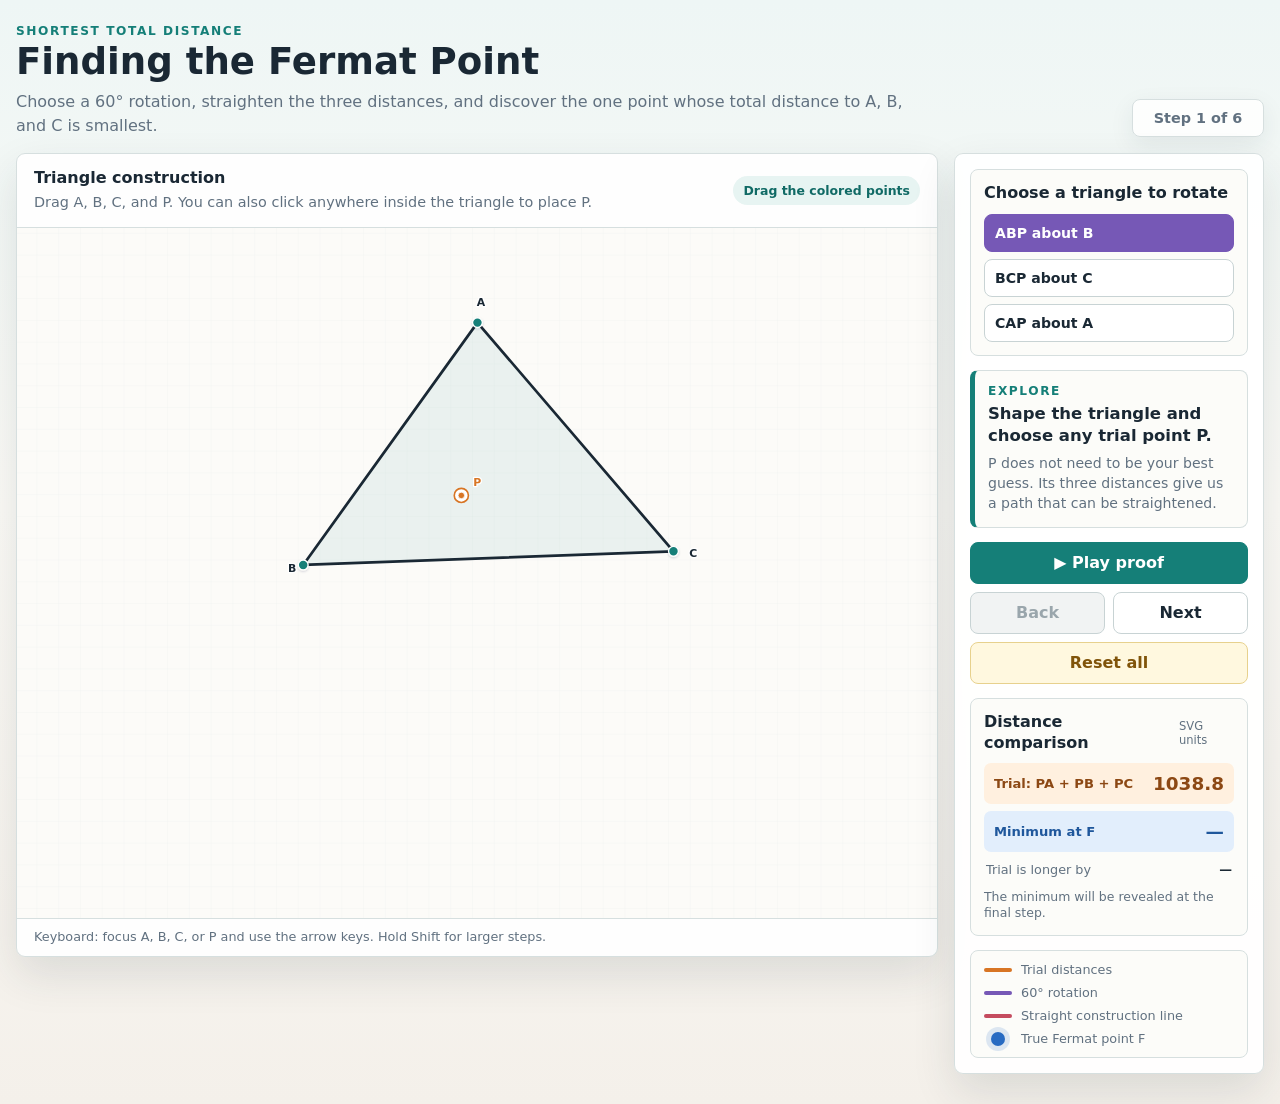
==== fermat-point/index.html @ caaf6dba "Add files via upload" ====
<!doctype html>
<html lang="en">
<head>
  <meta charset="utf-8">
  <meta name="viewport" content="width=device-width, initial-scale=1">
  <meta name="color-scheme" content="light">
  <title>Finding the Fermat Point</title>
  <link rel="stylesheet" href="styles.css">
</head>
<body>
  <main>
    <header class="topbar">
      <div>
        <p class="eyebrow">Shortest total distance</p>
        <h1>Finding the Fermat Point</h1>
        <p class="subtitle">Choose a 60° rotation, straighten the three distances, and discover the one point whose total distance to A, B, and C is smallest.</p>
      </div>
      <div class="step-badge" id="stepBadge" aria-live="polite">Step 1 of 6</div>
    </header>

    <section class="workspace" aria-label="Interactive Fermat point lesson">
      <section class="diagram-card" aria-label="Fermat point construction">
        <div class="diagram-heading">
          <div>
            <h2>Triangle construction</h2>
            <p>Drag A, B, C, and P. You can also click anywhere inside the triangle to place P.</p>
          </div>
          <span class="drag-hint">Drag the colored points</span>
        </div>

        <svg id="diagram" viewBox="0 0 1200 720" role="img" aria-labelledby="diagramTitle diagramDesc">
          <title id="diagramTitle">Interactive construction of the Fermat point</title>
          <desc id="diagramDesc">A draggable triangle and trial point demonstrate the sixty-degree rotation proof for the point with minimum total distance to the three vertices.</desc>
          <defs>
            <pattern id="grid" width="40" height="40" patternUnits="userSpaceOnUse">
              <path d="M 40 0 L 0 0 0 40" class="grid-line" fill="none"></path>
            </pattern>
            <filter id="pointShadow" x="-80%" y="-80%" width="260%" height="260%">
              <feDropShadow dx="0" dy="2" stdDeviation="2" flood-color="#173047" flood-opacity="0.18"></feDropShadow>
            </filter>
            <marker id="lineArrow" markerWidth="9" markerHeight="9" refX="7" refY="4.5" orient="auto">
              <path d="M 0 0 L 9 4.5 L 0 9 z" class="line-arrow"></path>
            </marker>
          </defs>

          <rect id="diagramBackground" class="diagram-background" x="-2000" y="-2000" width="5200" height="4700"></rect>
          <rect id="gridBackground" class="grid-background" x="-2000" y="-2000" width="5200" height="4700"></rect>

          <g id="triangleLayer" aria-hidden="true">
            <polygon id="triangleFill" class="triangle-fill"></polygon>
            <path id="triangleOutline" class="triangle-outline"></path>
          </g>

          <g id="trialLayer" class="visual-layer" aria-hidden="true">
            <path id="trialPath" class="trial-path"></path>
            <text id="trialFormula" class="formula-label">PA + PB + PC</text>
          </g>

          <g id="rotationLayer" class="visual-layer" aria-hidden="true">
            <path id="rotationSweep" class="rotation-sweep"></path>
            <polygon id="rotatingTriangle" class="rotating-triangle"></polygon>
            <path id="rotatingEdges" class="rotating-edges"></path>
            <path id="angleArc" class="angle-arc" marker-end="url(#lineArrow)"></path>
            <text id="angleLabel" class="angle-label">60°</text>
            <circle id="rotatedMovingDot" class="rotated-moving-dot" r="7"></circle>
            <circle id="rotatedPointDot" class="rotated-point-dot" r="7"></circle>
            <text id="rotatedMovingLabel" class="point-label prime-label"></text>
            <text id="rotatedPointLabel" class="point-label prime-label">P′</text>
          </g>

          <g id="equalityLayer" class="visual-layer" aria-hidden="true">
            <path id="straightenedTrialPath" class="straightened-trial-path"></path>
            <g id="equalitySegments"></g>
            <g id="equalityTicks"></g>
            <g id="equalityLabels"></g>
          </g>

          <g id="selectedLineLayer" class="visual-layer" aria-hidden="true">
            <line id="selectedConstructionLine" class="selected-construction-line"></line>
            <text id="selectedLineLabel" class="line-label"></text>
          </g>

          <g id="allLinesLayer" class="visual-layer" aria-hidden="true">
            <g id="allConstructionLines"></g>
            <path id="optimalStraightPath" class="optimal-straight-path"></path>
            <circle id="fermatHalo" class="fermat-halo" r="18"></circle>
            <circle id="fermatDot" class="fermat-dot" r="7"></circle>
            <text id="fermatLabel" class="point-label fermat-label">F</text>
            <g id="fermatAngleMarks"></g>
          </g>

          <g id="wideAngleLayer" class="visual-layer" aria-hidden="true">
            <path id="wideAngleArc" class="wide-angle-arc"></path>
            <text id="wideAngleLabel" class="wide-angle-label"></text>
            <circle id="vertexFermatHalo" class="fermat-halo" r="20"></circle>
            <text id="vertexFermatLabel" class="point-label fermat-label"></text>
          </g>

          <g id="handleLayer">
            <g class="drag-point vertex-handle" data-point="A" tabindex="0" role="button" aria-label="Vertex A. Use arrow keys to move.">
              <circle class="point-hit" r="28"></circle>
              <circle class="vertex-dot" r="9"></circle>
              <text class="point-label vertex-label">A</text>
            </g>
            <g class="drag-point vertex-handle" data-point="B" tabindex="0" role="button" aria-label="Vertex B. Use arrow keys to move.">
              <circle class="point-hit" r="28"></circle>
              <circle class="vertex-dot" r="9"></circle>
              <text class="point-label vertex-label">B</text>
            </g>
            <g class="drag-point vertex-handle" data-point="C" tabindex="0" role="button" aria-label="Vertex C. Use arrow keys to move.">
              <circle class="point-hit" r="28"></circle>
              <circle class="vertex-dot" r="9"></circle>
              <text class="point-label vertex-label">C</text>
            </g>
            <g id="trialPointHandle" class="drag-point trial-handle" data-point="P" tabindex="0" role="button" aria-label="Trial point P. Use arrow keys to move.">
              <circle class="point-hit" r="29"></circle>
              <circle class="trial-ring" r="13"></circle>
              <circle class="trial-dot" r="6"></circle>
              <text class="point-label trial-label">P</text>
            </g>
          </g>
        </svg>
        <p class="keyboard-note">Keyboard: focus A, B, C, or P and use the arrow keys. Hold Shift for larger steps.</p>
      </section>

      <aside class="controls" aria-label="Construction controls and measurements">
        <section class="control-section proof-choice">
          <h2>Choose a triangle to rotate</h2>
          <div class="segmented-control" role="radiogroup" aria-label="Triangle to rotate">
            <button type="button" class="rotation-choice is-selected" data-rotation="AB" role="radio" aria-checked="true">ABP about B</button>
            <button type="button" class="rotation-choice" data-rotation="BC" role="radio" aria-checked="false">BCP about C</button>
            <button type="button" class="rotation-choice" data-rotation="CA" role="radio" aria-checked="false">CAP about A</button>
          </div>
        </section>

        <section class="step-card" aria-labelledby="stepTitle">
          <p class="step-kicker" id="stepKicker">Explore</p>
          <h2 id="stepTitle">Shape the triangle and choose any trial point P.</h2>
          <p id="stepExplanation">The point P does not need to be your best guess. Its three distances will give us a path to straighten.</p>
        </section>

        <div class="button-grid">
          <button type="button" class="primary-button" id="playButton"><span aria-hidden="true">▶</span> Play proof</button>
          <button type="button" id="backButton">Back</button>
          <button type="button" id="nextButton">Next</button>
          <button type="button" class="reset-button" id="resetButton">Reset all</button>
        </div>

        <section class="measurements" aria-labelledby="measurementsTitle">
          <div class="section-title-row">
            <h2 id="measurementsTitle">Distance comparison</h2>
            <span>SVG units</span>
          </div>
          <article class="measurement trial-measurement">
            <span>Trial: PA + PB + PC</span>
            <strong id="trialTotal">0.0</strong>
          </article>
          <article class="measurement minimum-measurement">
            <span>Minimum at F</span>
            <strong id="minimumTotal">—</strong>
          </article>
          <div class="gap-row">
            <span>Trial is longer by</span>
            <strong id="distanceGap">—</strong>
          </div>
          <p id="measurementNote" class="measurement-note">The minimum will be revealed at the final step.</p>
        </section>

        <section class="legend" aria-label="Diagram legend">
          <div><span class="legend-line trial-sample"></span><span>Trial distances</span></div>
          <div><span class="legend-line rotation-sample"></span><span>60° rotation</span></div>
          <div><span class="legend-line construction-sample"></span><span>Straight construction line</span></div>
          <div><span class="legend-dot fermat-sample"></span><span>True Fermat point F</span></div>
        </section>
      </aside>
    </section>

    <p id="liveStatus" class="sr-only" aria-live="polite"></p>
  </main>

  <script src="geometry.js"></script>
  <script src="app.js"></script>
</body>
</html>
---- fermat-point/styles.css ----
:root {
  --paper: #fbfaf6;
  --panel: #ffffff;
  --ink: #1a2834;
  --muted: #617180;
  --line: #d6dfdf;
  --grid: #dfe7e5;
  --teal: #157f78;
  --teal-dark: #106a65;
  --blue: #286bc2;
  --blue-soft: #e2eefc;
  --orange: #d87524;
  --orange-soft: #fff0df;
  --rose: #c54c5f;
  --rose-soft: #fbe4e8;
  --violet: #7658b6;
  --green: #4c9a64;
  --gold: #b98513;
  --shadow: 0 18px 44px rgba(29, 46, 60, 0.12);
}

* {
  box-sizing: border-box;
}

body {
  margin: 0;
  min-height: 100vh;
  color: var(--ink);
  background: linear-gradient(180deg, #eef6f5 0%, var(--paper) 46%, #f4f0ea 100%);
  font-family: Inter, ui-sans-serif, system-ui, -apple-system, BlinkMacSystemFont, "Segoe UI", sans-serif;
}

main {
  width: min(1640px, calc(100vw - 32px));
  margin: 0 auto;
  padding: 24px 0 30px;
}

h1,
h2,
p {
  margin: 0;
}

h1 {
  font-size: clamp(1.6rem, 2.9vw, 2.55rem);
  line-height: 1.05;
}

h2 {
  font-size: 1rem;
  line-height: 1.3;
}

.topbar {
  display: grid;
  grid-template-columns: minmax(0, 1fr) auto;
  gap: 18px;
  align-items: end;
  margin-bottom: 16px;
}

.eyebrow,
.step-kicker {
  margin-bottom: 5px;
  color: var(--teal);
  font-size: 0.76rem;
  font-weight: 820;
  letter-spacing: 0.13em;
  text-transform: uppercase;
}

.subtitle {
  max-width: 900px;
  margin-top: 8px;
  color: var(--muted);
  font-size: 1rem;
  line-height: 1.48;
}

.step-badge {
  min-width: 132px;
  padding: 10px 14px;
  border: 1px solid var(--line);
  border-radius: 8px;
  background: rgba(255, 255, 255, 0.85);
  color: var(--muted);
  text-align: center;
  font-size: 0.9rem;
  font-weight: 760;
  box-shadow: 0 8px 24px rgba(29, 46, 60, 0.08);
}

.workspace {
  display: grid;
  grid-template-columns: minmax(0, 1fr) 310px;
  gap: 16px;
  align-items: start;
}

.diagram-card,
.controls {
  border: 1px solid var(--line);
  border-radius: 9px;
  background: rgba(255, 255, 255, 0.92);
  box-shadow: var(--shadow);
}

.diagram-card {
  overflow: hidden;
}

.diagram-heading {
  display: flex;
  justify-content: space-between;
  gap: 16px;
  align-items: center;
  padding: 14px 17px;
  border-bottom: 1px solid var(--line);
}

.diagram-heading p {
  margin-top: 4px;
  color: var(--muted);
  font-size: 0.9rem;
  line-height: 1.35;
}

.drag-hint {
  flex: none;
  padding: 7px 10px;
  border-radius: 999px;
  background: #e7f4f2;
  color: var(--teal-dark);
  font-size: 0.78rem;
  font-weight: 760;
}

#diagram {
  display: block;
  width: 100%;
  aspect-ratio: 4 / 3;
  min-height: 0;
  touch-action: none;
  user-select: none;
}

.diagram-background {
  fill: #fcfbf8;
}

.grid-background {
  fill: url(#grid);
  opacity: 0.56;
}

.grid-line {
  stroke: var(--grid);
  stroke-width: 1;
}

.triangle-fill {
  fill: rgba(21, 127, 120, 0.075);
}

.triangle-outline {
  fill: none;
  stroke: var(--ink);
  stroke-width: 5;
  stroke-linecap: round;
  stroke-linejoin: round;
}

.visual-layer {
  pointer-events: none;
  opacity: 0;
  transition: opacity 260ms ease;
}

.visual-layer.is-visible {
  opacity: 1;
}

.trial-path {
  fill: none;
  stroke: var(--orange);
  stroke-width: 5;
  stroke-linecap: round;
  stroke-linejoin: round;
}

.formula-label,
.line-label,
.angle-label,
.wide-angle-label,
.equality-text {
  paint-order: stroke;
  stroke: #fcfbf8;
  stroke-width: 7px;
  stroke-linejoin: round;
}

.formula-label {
  fill: var(--orange);
  font-size: 21px;
  font-weight: 800;
}

.rotation-sweep {
  fill: rgba(118, 88, 182, 0.11);
  stroke: none;
}

.rotating-triangle {
  fill: rgba(118, 88, 182, 0.12);
  stroke: var(--violet);
  stroke-width: 4;
  stroke-linejoin: round;
}

.rotating-edges {
  fill: none;
  stroke: var(--violet);
  stroke-width: 3;
  stroke-dasharray: 9 9;
}

.angle-arc {
  fill: none;
  stroke: var(--violet);
  stroke-width: 5;
  stroke-linecap: round;
}

.line-arrow {
  fill: var(--violet);
}

.angle-label {
  fill: var(--violet);
  font-size: 20px;
  font-weight: 830;
}

.rotated-moving-dot,
.rotated-point-dot {
  stroke: #ffffff;
  stroke-width: 2;
  filter: url(#pointShadow);
}

.rotated-moving-dot {
  fill: var(--rose);
}

.rotated-point-dot {
  fill: var(--violet);
}

.prime-label {
  fill: var(--violet);
}

.straightened-trial-path {
  fill: none;
  stroke: var(--gold);
  stroke-width: 7;
  stroke-linecap: round;
  stroke-linejoin: round;
  opacity: 0.84;
}

.equality-segment.family-one {
  stroke: var(--green);
}

.equality-segment.family-two {
  stroke: var(--rose);
}

.equality-segment {
  stroke-width: 6;
  stroke-linecap: round;
}

.equality-tick {
  stroke: var(--ink);
  stroke-width: 3.5;
  stroke-linecap: round;
}

.equality-text {
  fill: var(--ink);
  font-size: 17px;
  font-weight: 780;
}

.selected-construction-line {
  stroke: var(--rose);
  stroke-width: 7;
  stroke-linecap: round;
}

.line-label {
  fill: var(--rose);
  font-size: 19px;
  font-weight: 830;
}

.all-construction-line {
  stroke: var(--blue);
  stroke-width: 4;
  stroke-dasharray: 11 9;
  stroke-linecap: round;
  opacity: 0.66;
}

.all-construction-line.is-selected {
  stroke: var(--rose);
  stroke-width: 6;
  stroke-dasharray: none;
  opacity: 0.9;
}

.construction-apex {
  fill: #ffffff;
  stroke: var(--blue);
  stroke-width: 2.5;
}

.construction-apex-label {
  fill: var(--blue);
  font-size: 16px;
  font-weight: 730;
  paint-order: stroke;
  stroke: #fcfbf8;
  stroke-width: 6px;
}

.optimal-straight-path {
  fill: none;
  stroke: var(--blue);
  stroke-width: 9;
  stroke-linecap: round;
  stroke-linejoin: round;
  opacity: 0.84;
}

.fermat-halo {
  fill: rgba(40, 107, 194, 0.13);
  stroke: rgba(40, 107, 194, 0.28);
  stroke-width: 2;
}

.fermat-dot {
  fill: var(--blue);
  stroke: #ffffff;
  stroke-width: 2.5;
  filter: url(#pointShadow);
}

.fermat-label {
  fill: var(--blue);
  font-size: 21px;
}

.fermat-angle-arc {
  fill: none;
  stroke: var(--blue);
  stroke-width: 3;
  opacity: 0.75;
}

.fermat-angle-text {
  fill: var(--blue);
  font-size: 15px;
  font-weight: 800;
  paint-order: stroke;
  stroke: #fcfbf8;
  stroke-width: 5px;
}

.wide-angle-arc {
  fill: rgba(197, 76, 95, 0.13);
  stroke: var(--rose);
  stroke-width: 5;
}

.wide-angle-label {
  fill: var(--rose);
  font-size: 21px;
  font-weight: 850;
}

.drag-point {
  cursor: grab;
  outline: none;
}

.drag-point:active {
  cursor: grabbing;
}

.drag-point:focus-visible .vertex-dot,
.drag-point:focus-visible .trial-ring {
  stroke: #111827;
  stroke-width: 4;
}

.point-hit {
  fill: transparent;
}

.vertex-dot {
  fill: var(--teal);
  stroke: #ffffff;
  stroke-width: 2.5;
  filter: url(#pointShadow);
}

.point-label {
  font-size: 20px;
  font-weight: 740;
  paint-order: stroke;
  stroke: #ffffff;
  stroke-width: 5px;
  stroke-linejoin: round;
}

.vertex-label {
  fill: var(--ink);
}

.trial-ring {
  fill: #ffffff;
  stroke: var(--orange);
  stroke-width: 3;
}

.trial-dot {
  fill: var(--orange);
  stroke: #ffffff;
  stroke-width: 1.5;
}

.trial-label {
  fill: var(--orange);
}

.keyboard-note {
  padding: 10px 17px 12px;
  border-top: 1px solid var(--line);
  color: var(--muted);
  font-size: 0.8rem;
}

.controls {
  position: sticky;
  top: 16px;
  display: grid;
  gap: 14px;
  padding: 15px;
}

.control-section,
.step-card,
.measurements,
.legend {
  border: 1px solid var(--line);
  border-radius: 8px;
  background: rgba(252, 251, 248, 0.78);
}

.control-section,
.step-card,
.measurements {
  padding: 13px;
}

.segmented-control {
  display: grid;
  gap: 7px;
  margin-top: 10px;
}

button {
  min-height: 42px;
  border: 1px solid #c8d3d4;
  border-radius: 8px;
  background: #ffffff;
  color: var(--ink);
  font: inherit;
  font-weight: 750;
  cursor: pointer;
  transition: transform 150ms ease, background 150ms ease, border-color 150ms ease;
}

button:hover:not(:disabled) {
  border-color: #9bc2be;
  background: #f0f8f7;
  transform: translateY(-1px);
}

button:focus-visible {
  outline: 3px solid rgba(40, 107, 194, 0.3);
  outline-offset: 2px;
}

button:disabled {
  cursor: not-allowed;
  color: #9aa6ac;
  background: #f1f3f3;
  transform: none;
}

.rotation-choice {
  min-height: 38px;
  padding: 7px 10px;
  text-align: left;
  font-size: 0.88rem;
}

.rotation-choice.is-selected {
  border-color: var(--violet);
  color: #ffffff;
  background: var(--violet);
}

.step-card {
  min-height: 140px;
  border-left: 5px solid var(--teal);
}

.step-card h2 {
  font-size: 1.03rem;
}

.step-card > p:last-child {
  margin-top: 8px;
  color: var(--muted);
  font-size: 0.88rem;
  line-height: 1.42;
}

.button-grid {
  display: grid;
  grid-template-columns: 1fr 1fr;
  gap: 8px;
}

.primary-button,
.reset-button {
  grid-column: 1 / -1;
}

.primary-button {
  color: #ffffff;
  background: var(--teal);
  border-color: var(--teal);
}

.primary-button:hover:not(:disabled) {
  background: var(--teal-dark);
  border-color: var(--teal-dark);
}

.reset-button {
  color: #80540a;
  background: #fff8df;
  border-color: #e7d18d;
}

.section-title-row {
  display: flex;
  justify-content: space-between;
  gap: 10px;
  align-items: center;
  margin-bottom: 9px;
}

.section-title-row > span {
  color: var(--muted);
  font-size: 0.72rem;
}

.measurement {
  display: flex;
  justify-content: space-between;
  gap: 10px;
  align-items: center;
  padding: 10px;
  border-radius: 7px;
}

.measurement + .measurement {
  margin-top: 7px;
}

.measurement span {
  font-size: 0.82rem;
  font-weight: 720;
}

.measurement strong {
  font-size: 1.15rem;
}

.trial-measurement {
  color: #8c4814;
  background: var(--orange-soft);
}

.minimum-measurement {
  color: #1f579c;
  background: var(--blue-soft);
}

.gap-row {
  display: flex;
  justify-content: space-between;
  gap: 10px;
  padding: 10px 2px 6px;
  color: var(--muted);
  font-size: 0.8rem;
}

.gap-row strong {
  color: var(--ink);
}

.measurement-note {
  margin-top: 6px;
  color: var(--muted);
  font-size: 0.78rem;
  line-height: 1.35;
}

.legend {
  display: grid;
  gap: 8px;
  padding: 11px 13px;
}

.legend > div {
  display: grid;
  grid-template-columns: 28px 1fr;
  gap: 9px;
  align-items: center;
  color: var(--muted);
  font-size: 0.8rem;
}

.legend-line {
  height: 4px;
  border-radius: 999px;
}

.trial-sample {
  background: var(--orange);
}

.rotation-sample {
  background: var(--violet);
}

.construction-sample {
  background: var(--rose);
}

.legend-dot {
  width: 14px;
  height: 14px;
  margin-left: 7px;
  border-radius: 50%;
}

.fermat-sample {
  background: var(--blue);
  box-shadow: 0 0 0 5px rgba(40, 107, 194, 0.15);
}

.sr-only {
  position: absolute;
  width: 1px;
  height: 1px;
  padding: 0;
  margin: -1px;
  overflow: hidden;
  clip: rect(0, 0, 0, 0);
  white-space: nowrap;
  border: 0;
}

@media (max-width: 1020px) {
  .workspace {
    grid-template-columns: 1fr;
  }

  .controls {
    position: static;
    grid-template-columns: repeat(2, minmax(0, 1fr));
  }

  .button-grid,
  .legend {
    align-content: start;
  }
}

@media (max-width: 700px) {
  main {
    width: min(100% - 20px, 1500px);
    padding-top: 14px;
  }

  .topbar {
    grid-template-columns: 1fr;
  }

  .step-badge {
    width: 132px;
  }

  .diagram-heading {
    align-items: flex-start;
  }

  .drag-hint {
    display: none;
  }

  .controls {
    grid-template-columns: 1fr;
  }

  .step-card {
    min-height: 0;
  }
}

@media (prefers-reduced-motion: reduce) {
  *,
  *::before,
  *::after {
    scroll-behavior: auto !important;
    transition-duration: 0.01ms !important;
    animation-duration: 0.01ms !important;
  }
}
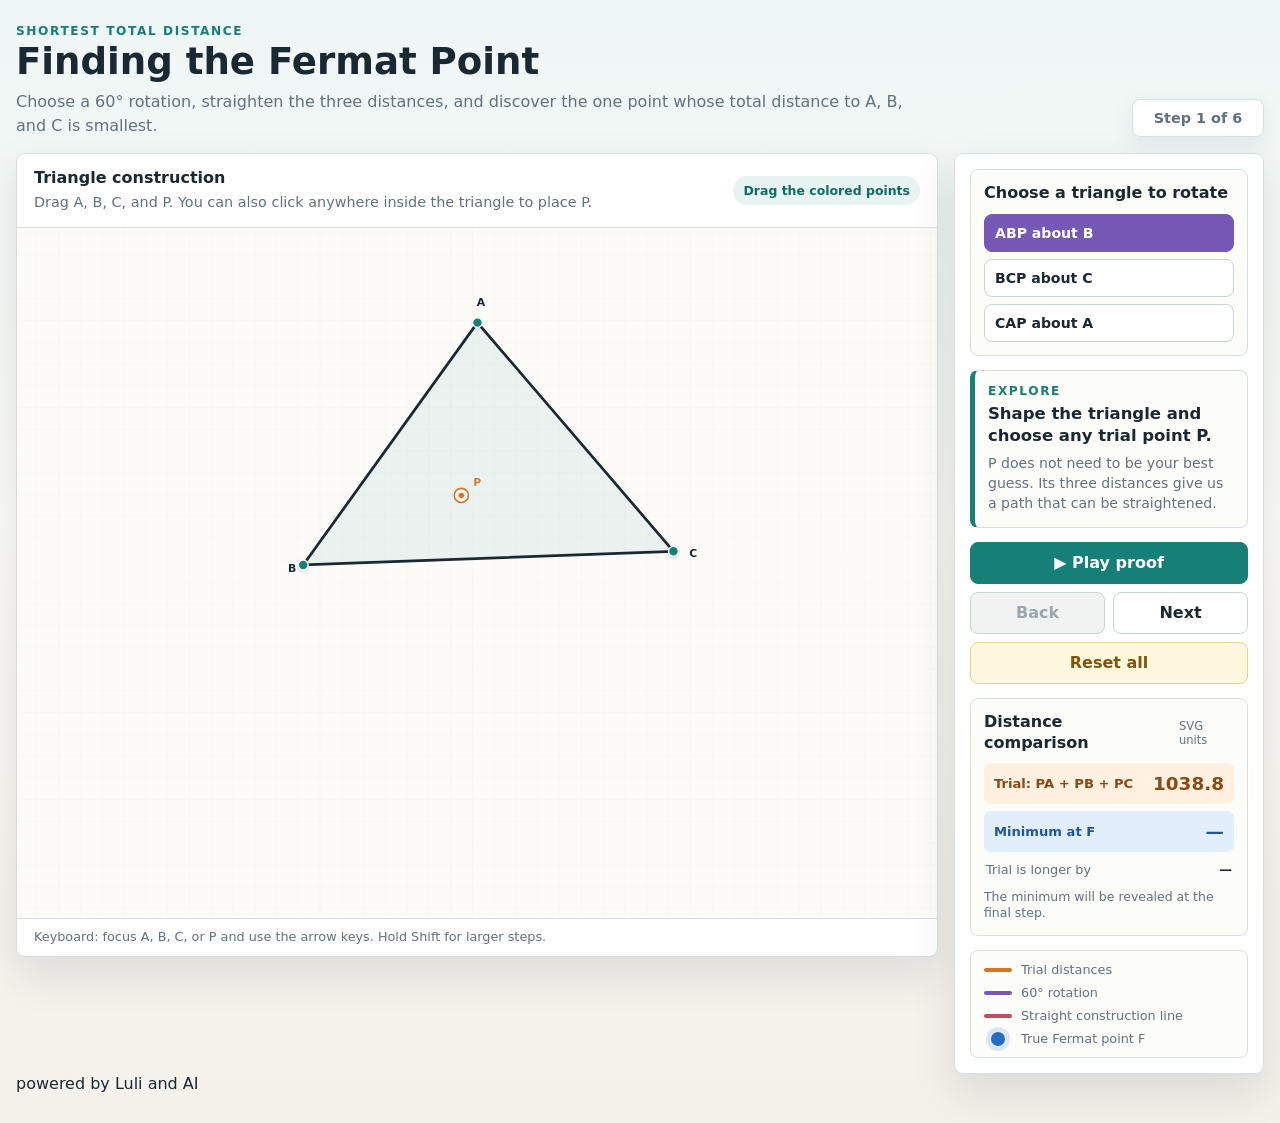
==== commit 43eddc1f: "Add footer credit to index.html" ====
--- a/fermat-point/index.html
+++ b/fermat-point/index.html
@@ -174,6 +174,7 @@
         </section>
       </aside>
     </section>
+     <footer class="page-credit">powered by Luli and AI</footer>
 
     <p id="liveStatus" class="sr-only" aria-live="polite"></p>
   </main>
